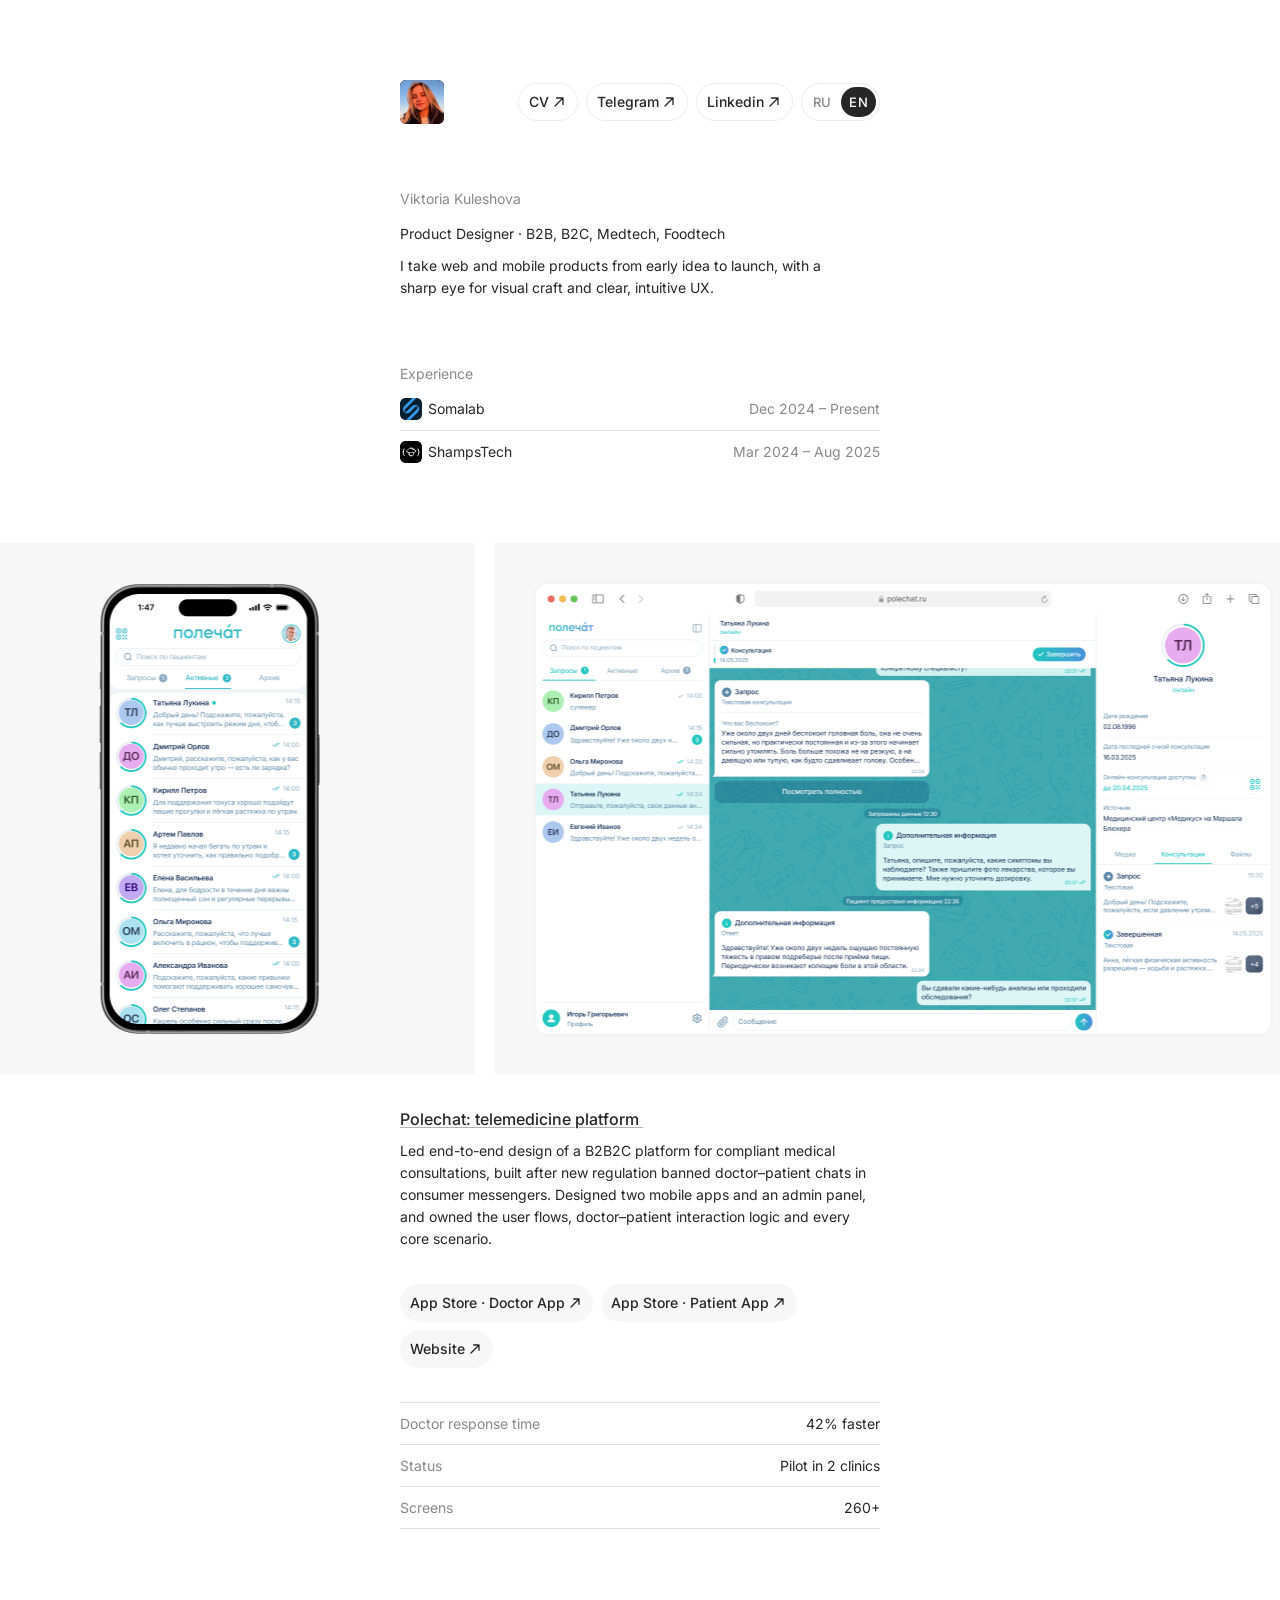
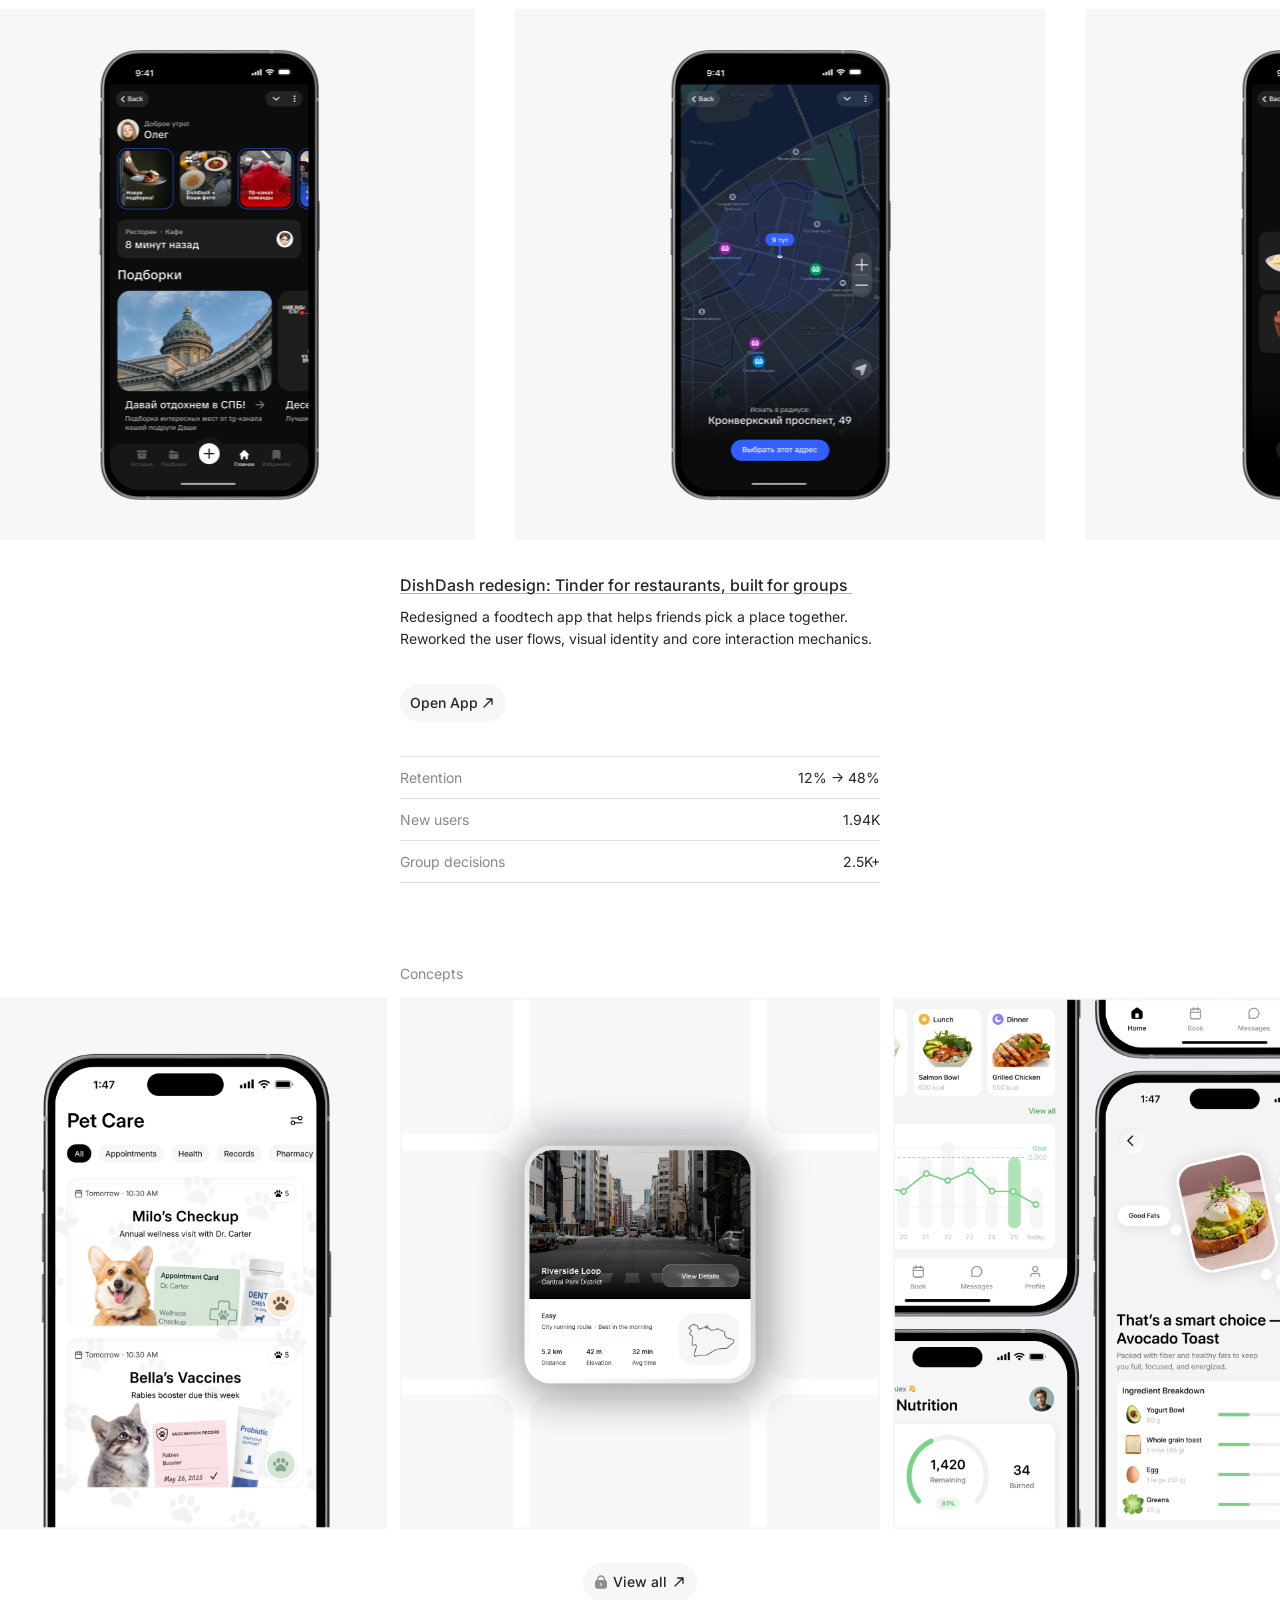
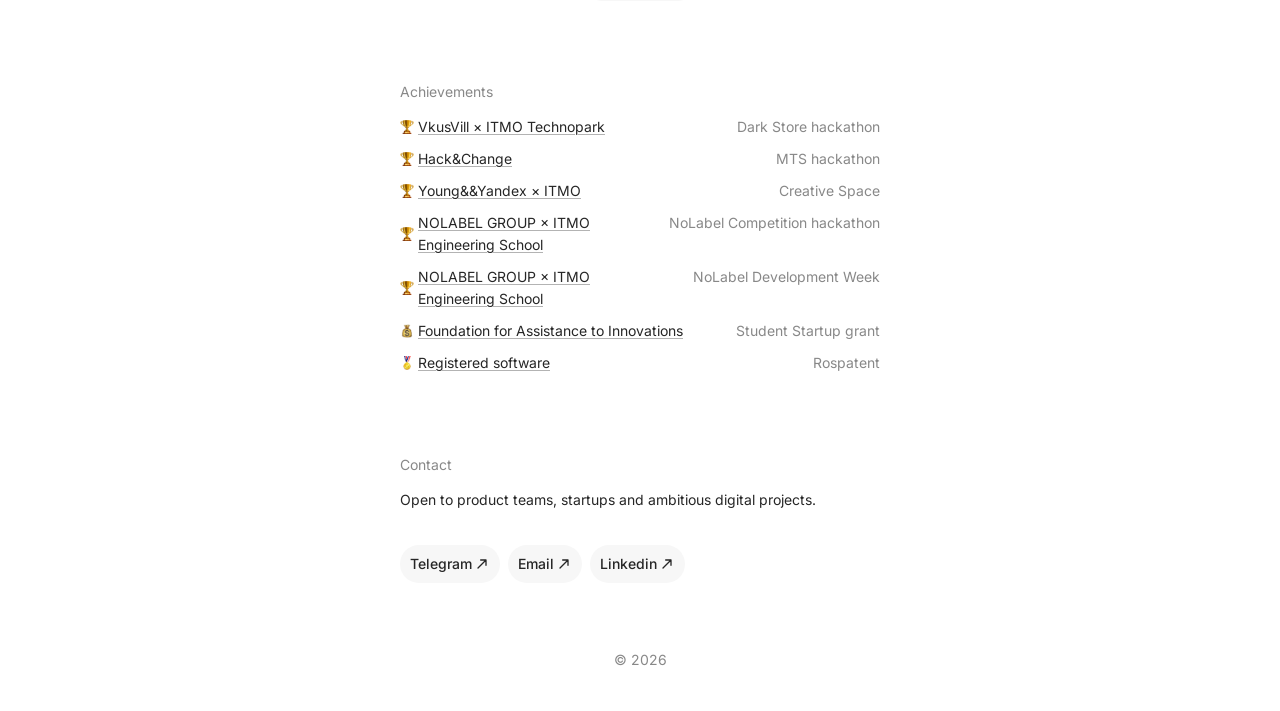
==== en/index.html @ f83ab614 "RU/EN versions" ====
<!DOCTYPE html>
<html lang="en">

<head>
  <link rel="icon" type="image/png" href="../assets/favicon.png">
  <meta charset="UTF-8">
  <meta name="viewport" content="width=device-width, initial-scale=1.0">
    <meta name="description" content="Product designer across B2B, B2C, medtech and foodtech. Case studies: Polechat telemedicine platform and DishDash redesign.">
    <link rel="canonical" href="https://viktoriakuleshova.ru/en/">
    <link rel="alternate" hreflang="ru" href="https://viktoriakuleshova.ru/ru/">
    <link rel="alternate" hreflang="en" href="https://viktoriakuleshova.ru/en/">
    <link rel="alternate" hreflang="x-default" href="https://viktoriakuleshova.ru/en/">
    <meta property="og:type" content="website">
    <meta property="og:title" content="Viktoria Kuleshova | Product Designer">
    <meta property="og:description" content="Product designer across B2B, B2C, medtech and foodtech. Case studies: Polechat telemedicine platform and DishDash redesign.">
    <meta property="og:url" content="https://viktoriakuleshova.ru/en/">
    <meta property="og:locale" content="en_US">
  <title>Viktoria Kuleshova | Product Designer</title>
  <link rel="preconnect" href="https://fonts.googleapis.com">
  <link rel="preconnect" href="https://fonts.gstatic.com" crossorigin>
  <link href="https://fonts.googleapis.com/css2?family=Inter:wght@400;500;600&display=swap" rel="stylesheet">
  <link rel="stylesheet" href="../style.css">
</head>

<body>
  <header class="sticky-menu" id="stickyMenu">
    <div class="sticky-menu__inner">

      <a href="#" class="sticky-menu__avatar" aria-label="Back to top">
        <img src="../assets/avatar.png" alt="">
      </a>

      <nav class="sticky-menu__nav">
        <a href="#experience" class="sticky-menu__link" data-section="experience">Experience</a>
        <a href="#projects" class="sticky-menu__link" data-section="projects">Projects</a>
        <!-- <a href="#articles" class="sticky-menu__link" data-section="articles">Articles</a> -->
        <a href="#concepts" class="sticky-menu__link" data-section="concepts">Concepts</a>
        <a href="#achievements" class="sticky-menu__link" data-section="achievements">Achievements</a>
        <a href="#contacts" class="sticky-menu__link" data-section="contacts">Contact</a>
      </nav>

      <div class="sticky-menu__actions">

      <div class="sticky-menu__buttons">
        <a class="pill" href="https://drive.google.com/file/d/1R_zsMH3JCLnp4a3p9cMIs7WMTwFgBNRx/view?usp=sharing"
          target="_blank">
          CV <img class="pill__icon" src="../assets/arrow-narrow-up-right.svg" alt="">
        </a>

        <a class="pill" href="https://t.me/vktorriaa" target="_blank">
          Telegram <img class="pill__icon" src="../assets/arrow-narrow-up-right.svg" alt="">
        </a>

        <a class="pill" href="https://www.linkedin.com/in/vika-kuleshova-b618aa413" target="_blank">
          Linkedin <img class="pill__icon" src="../assets/arrow-narrow-up-right.svg" alt="">
        </a>
      </div>

      <div class="lang-switch" role="group" aria-label="Language"><a class="lang-switch__item" href="../ru/" hreflang="ru" lang="ru" data-lang="ru">RU</a><a class="lang-switch__item is-active" href="../en/" hreflang="en" lang="en" data-lang="en" aria-current="page">EN</a></div>

      <button class="sticky-menu__burger" id="stickyBurger" aria-label="Open menu">
        <img src="../assets/menu-01.svg" alt="">
        <span></span>
        <span></span>
        <span></span>
      </button>

      </div>

      <nav class="sticky-menu__mobile" id="stickyMobileMenu">
        <a href="#experience">Experience</a>
        <a href="#projects">Projects</a>
        <!-- <a href="#articles">Articles</a> -->
        <a href="#concepts">Concepts</a>
        <a href="#achievements">Achievements</a>
        <a href="#contacts">Contact</a>
        <div class="mobile-menu__divider"></div>
        <a href="https://drive.google.com/file/d/1R_zsMH3JCLnp4a3p9cMIs7WMTwFgBNRx/view?usp=sharing" target="_blank" rel="noopener">CV <img src="../assets/arrow-narrow-up-right.svg" alt=""></a>
        <a href="https://t.me/vktorriaa" target="_blank" rel="noopener">Telegram <img src="../assets/arrow-narrow-up-right.svg" alt=""></a>
        <a href="https://www.linkedin.com/in/vika-kuleshova-b618aa413" target="_blank" rel="noopener">Linkedin <img src="../assets/arrow-narrow-up-right.svg" alt=""></a>
      </nav>

    </div>
  </header>


  <main class="page">

    <!-- ============ HERO (header + name + experience) ============ -->
    <section class="hero">

      <!-- Top row: avatar + social pills (desktop) / avatar + burger (mobile) -->
      <div class="hero__top">
        <div class="avatar">
          <img src="../assets/avatar.png" alt="Viktoria Kuleshova">
        </div>

        <!-- Desktop: pill navigation -->
        <div class="hero__actions">
        <nav class="pillnav">
          <a class="pill" href="https://drive.google.com/file/d/1R_zsMH3JCLnp4a3p9cMIs7WMTwFgBNRx/view?usp=sharing"
            target="_blank" rel="noopener">
            <span>CV</span>
            <svg class="pill__icon" viewBox="0 0 16 16" fill="none" xmlns="http://www.w3.org/2000/svg">
              <path d="M4 12L12 4M12 4H5.5M12 4V10.5" stroke="#262626" stroke-width="1.3" stroke-linecap="round"
                stroke-linejoin="round" />
            </svg>
          </a>
          <a class="pill" href="https://t.me/vktorriaa" target="_blank" rel="noopener">
            <span>Telegram</span>
            <svg class="pill__icon" viewBox="0 0 16 16" fill="none" xmlns="http://www.w3.org/2000/svg">
              <path d="M4 12L12 4M12 4H5.5M12 4V10.5" stroke="#262626" stroke-width="1.3" stroke-linecap="round"
                stroke-linejoin="round" />
            </svg>
          </a>
          <a class="pill" href="https://www.linkedin.com/in/vika-kuleshova-b618aa413" target="_blank" rel="noopener">
            <span>Linkedin</span>
            <svg class="pill__icon" viewBox="0 0 16 16" fill="none" xmlns="http://www.w3.org/2000/svg">
              <path d="M4 12L12 4M12 4H5.5M12 4V10.5" stroke="#262626" stroke-width="1.3" stroke-linecap="round"
                stroke-linejoin="round" />
            </svg>
          </a>
        </nav>

        <!-- Mobile: burger + dropdown -->
        <div class="lang-switch" role="group" aria-label="Language"><a class="lang-switch__item" href="../ru/" hreflang="ru" lang="ru" data-lang="ru">RU</a><a class="lang-switch__item is-active" href="../en/" hreflang="en" lang="en" data-lang="en" aria-current="page">EN</a></div>

        <div class="burger-wrap">
          <button class="burger" id="burgerBtn" aria-label="Open menu" aria-expanded="false">
            <img src="../assets/menu-01.svg" alt="">
          </button>

          <nav class="mobile-menu" id="mobileMenu">
            <a class="mobile-menu__link" href="#experience">Experience</a>
            <a class="mobile-menu__link" href="#projects">Projects</a>
            <a class="mobile-menu__link" href="#achievements">Achievements</a>
            <a class="mobile-menu__link" href="#contacts">Contact</a>
            <div class="mobile-menu__divider"></div>

            <a class="mobile-menu__link"
              href="https://drive.google.com/file/d/1R_zsMH3JCLnp4a3p9cMIs7WMTwFgBNRx/view?usp=sharing" target="_blank"
              rel="noopener">
              CV <img src="../assets/arrow-narrow-up-right.svg" alt="">
            </a>

            <a class="mobile-menu__link" href="https://t.me/vktorriaa" target="_blank" rel="noopener">
              Telegram <img src="../assets/arrow-narrow-up-right.svg" alt="">
            </a>

            <a class="mobile-menu__link" href="https://www.linkedin.com/in/vika-kuleshova-b618aa413" target="_blank"
              rel="noopener">
              Linkedin <img src="../assets/arrow-narrow-up-right.svg" alt="">
            </a>
          </nav>
        </div>
        </div>
      </div>

      <!-- Mobile only: social pills as a separate row under the intro -->
      <nav class="pillnav pillnav--mobile">
        <a class="pill" href="https://drive.google.com/file/d/1R_zsMH3JCLnp4a3p9cMIs7WMTwFgBNRx/view?usp=sharing"
          target="_blank" rel="noopener">
          <span>CV</span>
          <svg class="pill__icon" viewBox="0 0 16 16" fill="none" xmlns="http://www.w3.org/2000/svg">
            <path d="M4 12L12 4M12 4H5.5M12 4V10.5" stroke="#262626" stroke-width="1.3" stroke-linecap="round"
              stroke-linejoin="round" />
          </svg>
        </a>
        <a class="pill" href="https://t.me/vktorriaa" target="_blank" rel="noopener">
          <span>Telegram</span>
          <svg class="pill__icon" viewBox="0 0 16 16" fill="none" xmlns="http://www.w3.org/2000/svg">
            <path d="M4 12L12 4M12 4H5.5M12 4V10.5" stroke="#262626" stroke-width="1.3" stroke-linecap="round"
              stroke-linejoin="round" />
          </svg>
        </a>
        <a class="pill" href="https://www.linkedin.com/in/vika-kuleshova-b618aa413" target="_blank" rel="noopener">
          <span>Linkedin</span>
          <svg class="pill__icon" viewBox="0 0 16 16" fill="none" xmlns="http://www.w3.org/2000/svg">
            <path d="M4 12L12 4M12 4H5.5M12 4V10.5" stroke="#262626" stroke-width="1.3" stroke-linecap="round"
              stroke-linejoin="round" />
          </svg>
        </a>
      </nav>

      <!-- Name, role, intro -->
      <div class="hero__intro">
        <p class="label">Viktoria Kuleshova</p>
        <div class="hero__text">
          <p class="text">Product Designer · B2B, B2C, Medtech, Foodtech</p>
          <p class="text hero__desc">I take web and mobile products from early idea to launch, with a sharp eye for visual craft and clear, intuitive UX.</p>
        </div>
      </div>

      <!-- Experience -->
      <div class="experience" id="experience">
        <p class="label">Experience</p>
        <div class="experience__list">

          <a class="experience__row link-with-arrow" href="https://soma-lab.ru/" target="_blank" rel="noopener">
            <div class="experience__company">
              <span class="company-icon company-icon--somalab">
                <img src="../assets/somalab.png" alt="Somalab" width="22" height="22">
              </span>
              <span class="text company-link">
                Somalab
                <img class="hover-arrow" src="../assets/arrow-narrow-up-right.svg" alt="">
              </span>
            </div>
            <span class="text text--muted">Dec 2024 – Present</span>
          </a>

          <div class="divider"></div>

          <a class="experience__row link-with-arrow" href="https://shamps.dev/" target="_blank" rel="noopener">
            <div class="experience__company">
              <span class="company-icon company-icon--shamps">
                <img src="../assets/shampstech.png" alt="ShampsTech" width="22" height="22">
              </span>
              <span class="text company-link">
                ShampsTech
                <img class="hover-arrow" src="../assets/arrow-narrow-up-right.svg" alt="">
              </span>
            </div>
            <span class="text text--muted">Mar 2024 – Aug 2025</span>
          </a>

        </div>
      </div>

    </section>
    <!-- ============ /HERO ============ -->

    <section class="project" id="projects">

      <div class="project-slider" id="projectSlider" data-speed="0.6">
        <div class="project-slider__track">
          <img src="../assets/polechat/1.png" alt="">
          <img src="../assets/polechat/2.png" alt="">
          <img src="../assets/polechat/3.png" alt="">
          <img src="../assets/polechat/4.png" alt="">
          <img src="../assets/polechat/5.png" alt="">
          <img src="../assets/polechat/6.png" alt="">
          <img src="../assets/polechat/7.png" alt="">
          <img src="../assets/polechat/8.png" alt="">

          <img src="../assets/polechat/1.png" alt="">
          <img src="../assets/polechat/2.png" alt="">
          <img src="../assets/polechat/3.png" alt="">
          <img src="../assets/polechat/4.png" alt="">
          <img src="../assets/polechat/5.png" alt="">
          <img src="../assets/polechat/6.png" alt="">
          <img src="../assets/polechat/7.png" alt="">
          <img src="../assets/polechat/8.png" alt="">
        </div>
      </div>

      <div class="project-content">

        <div class="project-info">
          <a href="polechat.html" class="project-title link-with-arrow">
            <span class="link-text">Polechat: telemedicine platform</span>

            <img class="hover-arrow" src="../assets/arrow-narrow-up-right.svg" alt="">
          </a>

          <p class="project-description">
            Led end-to-end design of a B2B2C platform for compliant medical consultations, built after new regulation banned doctor–patient chats in consumer messengers. Designed two mobile apps and an admin panel, and owned the user flows, doctor–patient interaction logic and every core scenario.
          </p>
        </div>

        <div class="project-links">
          <a href="https://apps.apple.com/ru/app/полечат-про/id6754251276" class="project-link">
            <span>App Store · Doctor App</span>
            <img src="../assets/arrow-narrow-up-right.svg" alt="">
          </a>

          <a href="https://apps.apple.com/ru/app/полечат/id6754250701" class="project-link">
            <span>App Store · Patient App</span>
            <img src="../assets/arrow-narrow-up-right.svg" alt="">
          </a>

          <a href="https://xn--80ajrlew7a.xn--p1ai/" class="project-link">
            <span>Website</span>
            <img src="../assets/arrow-narrow-up-right.svg" alt="">
          </a>
        </div>

        <div class="project-stats">
          <div class="project-stat">
            <span>Doctor response time</span>
            <span>42% faster</span>
          </div>

          <div class="project-stat">
            <span>Status</span>
            <span>Pilot in 2 clinics</span>
          </div>

          <div class="project-stat">
            <span>Screens</span>
            <span>260+</span>
          </div>
        </div>

      </div>

    </section>

    <section class="project">

      <div class="project-slider project-slider--wide" id="dishdashSlider" data-speed="0.6">
        <div class="project-slider__track">
          <img src="../assets/dishdash/1_dishdash.png" alt="">
          <img src="../assets/dishdash/2_dishdash.png" alt="">
          <img src="../assets/dishdash/3_dishdash.png" alt="">
          <img src="../assets/dishdash/4_dishdash.png" alt="">
          <img src="../assets/dishdash/5_dishdash.png" alt="">

          <img src="../assets/dishdash/1_dishdash.png" alt="">
          <img src="../assets/dishdash/2_dishdash.png" alt="">
          <img src="../assets/dishdash/3_dishdash.png" alt="">
          <img src="../assets/dishdash/4_dishdash.png" alt="">
          <img src="../assets/dishdash/5_dishdash.png" alt="">
        </div>
      </div>

      <div class="project-content">

        <div class="project-info">
          <a href="dishdash.html" class="project-title link-with-arrow">
            <span class="link-text">DishDash redesign: Tinder for restaurants, built for groups</span>
            <img class="hover-arrow" src="../assets/arrow-narrow-up-right.svg" alt="">
          </a>

          <p class="project-description">
            Redesigned a foodtech app that helps friends pick a place together. Reworked the user flows, visual identity and core interaction mechanics.
          </p>
        </div>

        <div class="project-links">
          <a href="https://t.me/dishdash_bot" class="project-link">
            <span>Open App</span>
            <img src="../assets/arrow-narrow-up-right.svg" alt="">
          </a>
        </div>

        <div class="project-stats">
          <div class="project-stat">
            <span>Retention</span>
            <span>12% → 48%</span>
          </div>

          <div class="project-stat">
            <span>New users</span>
            <span>1.94K</span>
          </div>

          <div class="project-stat">
            <span>Group decisions</span>
            <span>2.5K+</span>
          </div>
        </div>

      </div>

    </section>

    <!-- <section class="articles" id="articles">

      <p class="articles-title">Articles</p>

      <div class="articles-list">

        <a href="article-dishdash-redesign.html" class="article-row link-with-arrow">
          <span class="article-name link-text">
            How we redesigned DishDash

            <img class="hover-arrow" src="../assets/arrow-narrow-up-right.svg" alt="">
          </span>

          <span class="article-date">04.06</span>
        </a>

        <a href="article-dishdash-redesign.html" class="article-row link-with-arrow">
          <span class="article-name link-text">
            What hackathons taught me as a product designer

            <img class="hover-arrow" src="../assets/arrow-narrow-up-right.svg" alt="">
          </span>

          <span class="article-date">12.05</span>
        </a>

      </div>

    </section> -->

    <section class="concepts" id="concepts">

      <div class="concepts-content">

        <p class="concepts-title">Concepts</p>

        <div class="concepts-gallery">
          <img src="../assets/concepts/concept1.png" alt="">
          <img src="../assets/concepts/concept2.png" alt="">
          <img src="../assets/concepts/concept3.png" alt="">
        </div>

      </div>

      <a href="#" class="concepts-button">
        <span class="concepts-button__text">
          <img src="../assets/lock-01.svg" alt="">
          <span>View all</span>
        </span>

        <img src="../assets/arrow-narrow-up-right.svg" alt="">
      </a>

    </section>

    <section class="achievements-block" id="achievements">

      <p class="achievements-title">Achievements</p>

      <div class="achievements-list">

        <a class="achievement-row link-with-arrow">
          <span class="achievement-name">
            <img src="../assets/win.png" alt="">
            <span class="link-text">
              VkusVill × ITMO Technopark
              <img class="hover-arrow" src="../assets/arrow-narrow-up-right.svg" alt="">
            </span>
          </span>
          <span class="achievement-desc">Dark Store hackathon</span>
        </a>

        <a class="achievement-row link-with-arrow">
          <span class="achievement-name">
            <img src="../assets/win.png" alt="">
            <span class="link-text">
              Hack&Change
              <img class="hover-arrow" src="../assets/arrow-narrow-up-right.svg" alt="">
            </span>
          </span>
          <span class="achievement-desc">MTS hackathon</span>
        </a>

        <a class="achievement-row link-with-arrow">
          <span class="achievement-name">
            <img src="../assets/win.png" alt="">
            <span class="link-text">
              Young&&Yandex × ITMO
              <img class="hover-arrow" src="../assets/arrow-narrow-up-right.svg" alt="">
            </span>
          </span>
          <span class="achievement-desc">Creative Space</span>
        </a>

        <a class="achievement-row link-with-arrow">
          <span class="achievement-name">
            <img src="../assets/win.png" alt="">
            <span class="link-text">
              NOLABEL GROUP × ITMO Engineering School
              <img class="hover-arrow" src="../assets/arrow-narrow-up-right.svg" alt="">
            </span>
          </span>
          <span class="achievement-desc">NoLabel Competition hackathon</span>
        </a>

        <a class="achievement-row link-with-arrow">
          <span class="achievement-name">
            <img src="../assets/win.png" alt="">
            <span class="link-text">
              NOLABEL GROUP × ITMO Engineering School
              <img class="hover-arrow" src="../assets/arrow-narrow-up-right.svg" alt="">
            </span>
          </span>
          <span class="achievement-desc">NoLabel Development Week</span>
        </a>

        <a class="achievement-row link-with-arrow">
          <span class="achievement-name">
            <img src="../assets/money.png" alt="">
            <span class="link-text">
              Foundation for Assistance to Innovations
              <img class="hover-arrow" src="../assets/arrow-narrow-up-right.svg" alt="">
            </span>
          </span>
          <span class="achievement-desc">Student Startup grant</span>
        </a>

        <a class="achievement-row link-with-arrow">
          <span class="achievement-name">
            <img src="../assets/medal.png" alt="">
            <span class="link-text">
              Registered software
              <img class="hover-arrow" src="../assets/arrow-narrow-up-right.svg" alt="">
            </span>
          </span>
          <span class="achievement-desc">Rospatent</span>
        </a>

      </div>

    </section>

    <section class="contacts-final" id="contacts">

      <div class="contacts-final__content">

        <div class="contacts-final__info">
          <p class="contacts-final__title">Contact</p>

          <p class="contacts-final__text">
            Open to product teams, startups and ambitious digital projects.
          </p>
        </div>

        <div class="contacts-final__links">
          <a href="https://t.me/vktorriaa" class="contacts-final__link">
            <span>Telegram</span>
            <img src="../assets/arrow-narrow-up-right.svg" alt="">
          </a>

          <a href="mailto:vktorriaaforwork@gmail.com" class="contacts-final__link">
            <span>Email</span>
            <img src="../assets/arrow-narrow-up-right.svg" alt="">
          </a>

          <a href="https://www.linkedin.com/in/vika-kuleshova-b618aa413" class="contacts-final__link">
            <span>Linkedin</span>
            <img src="../assets/arrow-narrow-up-right.svg" alt="">
          </a>
        </div>

      </div>

      <img class="contacts-final__collage" src="../assets/collage.png" alt="">

    </section>


  </main>

  <footer class="footer">
  <span>© 2026</span>
</footer>
  <script>
    const burgerBtn = document.getElementById('burgerBtn');
    const mobileMenu = document.getElementById('mobileMenu');

    burgerBtn.addEventListener('click', () => {
      const isOpen = mobileMenu.classList.toggle('is-open');
      burgerBtn.setAttribute('aria-expanded', isOpen ? 'true' : 'false');
    });

    document.addEventListener('click', (e) => {
      if (!e.target.closest('.burger-wrap')) {
        mobileMenu.classList.remove('is-open');
        burgerBtn.setAttribute('aria-expanded', 'false');
      }
    });

    mobileMenu.querySelectorAll('a').forEach(link => {
      link.addEventListener('click', () => {
        mobileMenu.classList.remove('is-open');
        burgerBtn.setAttribute('aria-expanded', 'false');
      });
    });
  </script>

  <script src="../js/slider.js"></script>
  <script src="../js/navigation.js"></script>

  <script src="../js/lang.js"></script>
</body>


</html>
---- style.css ----
/* ===================================================================
   ДИЗАЙН-ТОКЕНЫ
   Источник: CSS из Figma (Frame 2131331476) + визуальный анализ PDF
=================================================================== */

:root {
  /* Цвета */
  --color-bg: #FFFFFF;
  --color-text: #262626;
  --color-text-muted: rgba(38, 38, 38, 0.55);
  --color-border: rgba(0, 0, 0, 0.12);
  --color-border-pill: rgba(0, 0, 0, 0.08);

  /* Типографика */
  --font-main: 'Inter', sans-serif;
  --text-size: 14px;
  --text-line: 22px; /* 157% */

  /* Сетка / контейнер */
  --page-width: 1440px;
  --content-width: 480px;
  --content-width-mobile: 388px;

  /* Вертикальные отступы между блоками страницы (заданы по ТЗ) */
  --section-gap: 80px;
  --page-top-padding: 80px;
}

* {
  margin: 0;
  padding: 0;
  box-sizing: border-box;
}

html, body {
  background: var(--color-bg);
  color: var(--color-text);
  font-family: var(--font-main);
  font-size: var(--text-size);
  line-height: var(--text-line);
  font-weight: 400;
}

a {
  text-decoration: none;
  color: inherit;
}

/* ===================================================================
   LAYOUT
=================================================================== */

.page {
  max-width: var(--page-width);
  margin: 0 auto;
  padding-top: var(--page-top-padding);
}

/* Каждая секция страницы будет иметь нижний отступ = --section-gap,
   кроме последней. Так блоки будут идти с равным расстоянием. */
.page > section {
  margin-bottom: var(--section-gap);
}

.page > section:last-child {
  margin-bottom: 0;
}

/* Общий текстовый стиль из Figma: 14px / 22px / 400 */
.text {
  font-size: var(--text-size);
  line-height: var(--text-line);
  font-weight: 400;
  color: var(--color-text);
}

.text--muted {
  color: var(--color-text-muted);
}

/* "label" — приглушённые заголовки секций: Кулешова Виктория / Опыт */
.label {
  font-size: var(--text-size);
  line-height: var(--text-line);
  font-weight: 400;
  color: var(--color-text-muted);
}

/* ===================================================================
   HERO SECTION
=================================================================== */

.hero {
  display: flex;
  flex-direction: column;
  align-items: center;
  gap: 64px;
}

.projects,
.achievements,
.contacts {
  display: flex;
  flex-direction: column;
  align-items: center;
  gap: 13px;
  width: 100%;
}

.projects__grid {
  display: grid;
  grid-template-columns: 1fr 1fr;
  gap: 16px;
  width: var(--content-width);
}

.project-card {
  display: flex;
  flex-direction: column;
  gap: 16px;
  padding: 22px;
  border: 0.8px solid var(--color-border);
  border-radius: 18px;
  background: #FAFAFA;
}

.project-card--accent {
  background: #F3F3F3;
}

.project-card__eyebrow {
  margin-bottom: 6px;
  color: var(--color-text-muted);
}

.project-card__title {
  font-size: 18px;
  line-height: 26px;
  font-weight: 600;
  color: var(--color-text);
}

.project-card__desc {
  max-width: 100%;
}

.project-card__tags {
  display: flex;
  flex-wrap: wrap;
  gap: 8px;
}

.project-card__tags span {
  display: inline-flex;
  align-items: center;
  padding: 6px 10px;
  border-radius: 999px;
  background: #FFFFFF;
  border: 0.8px solid var(--color-border-pill);
  font-size: 12px;
  line-height: 18px;
  color: var(--color-text-muted);
}

.achievements__list {
  display: flex;
  flex-direction: column;
  gap: 10px;
  width: var(--content-width);
}

.achievement-item {
  padding: 12px 0;
  border-top: 0.8px solid var(--color-border);
}

.achievement-item:last-child {
  border-bottom: 0.8px solid var(--color-border);
}

.contacts__content {
  display: flex;
  flex-direction: column;
  align-items: flex-start;
  gap: 14px;
  width: var(--content-width);
}

.contact-link {
  font-size: 18px;
  line-height: 28px;
  font-weight: 600;
  color: var(--color-text);
}

.contacts__socials {
  display: flex;
  gap: 8px;
  flex-wrap: wrap;
}

/* ---- Верхняя строка: аватар + соц-кнопки ---- */

.hero__top {
  display: flex;
  flex-direction: row;
  justify-content: space-between;
  align-items: center;
  width: var(--content-width);
}

.avatar {
  width: 44px;
  height: 44px;
  border-radius: 6px;
  overflow: hidden;
  background: #000000;
  flex: none;
}

.avatar img {
  width: 100%;
  height: 100%;
  object-fit: cover;
  display: block;
}

.pillnav {
  display: flex;
  flex-direction: row;
  align-items: center;
  gap: 8px;
}

.pill {
  box-sizing: border-box;
  display: inline-flex;
  flex-direction: row;
  justify-content: center;
  align-items: center;
  padding: 8px 10px;
  gap: 2px;
  height: 38px;
  border: 0.8px solid var(--color-border-pill);
  border-radius: 100px;
  font-family: var(--font-main);
  font-weight: 500;
  font-size: var(--text-size);
  line-height: var(--text-line);
  color: var(--color-text);
  white-space: nowrap;
  transition: background 0.15s ease;
}

.pill:hover {
  background: #F7F7F7;
}

.pill__icon {
  width: 16px;
  height: 16px;
  flex: none;
}

/* ---- Имя / роль / описание ---- */

.hero__intro {
  display: flex;
  flex-direction: column;
  align-items: flex-start;
  gap: 13px;
  width: var(--content-width);
}

.hero__text {
  display: flex;
  flex-direction: column;
  gap: 10px;
}

.hero__desc {
  max-width: 450px;
}

/* ---- Опыт ---- */

.experience {
  display: flex;
  flex-direction: column;
  align-items: flex-start;
  gap: 13px;
  width: var(--content-width);
}

.experience__list {
  display: flex;
  flex-direction: column;
  align-items: stretch;
  gap: 10px;
  width: 100%;
}

.experience__row {
  display: flex;
  flex-direction: row;
  justify-content: space-between;
  align-items: center;
  gap: 10px;
  width: 100%;
}

.experience__company {
  display: flex;
  flex-direction: row;
  align-items: center;
  gap: 6px;
}

.company-icon {
  width: 22px;
  height: 22px;
  border-radius: 5px;
  display: flex;
  align-items: center;
  justify-content: center;
  flex: none;
  overflow: hidden;
}

.company-icon img {
  width: 100%;
  height: 100%;
  object-fit: cover;
  display: block;
}

.divider {
  width: 100%;
  height: 0;
  border-top: 0.8px solid var(--color-border);
}

/* ===================================================================
   БУРГЕР-МЕНЮ (видим только на мобильных)
=================================================================== */

.burger-wrap {
  position: relative;
  display: none; /* показываем только в мобильном медиа-запросе */
}

.burger {
  width: 38px;
  height: 38px;
  display: flex;
  align-items: center;
  justify-content: center;
  background: #FFFFFF;
  border: 0.8px solid var(--color-border-pill);
  border-radius: 8px;
  cursor: pointer;
  padding: 0;
  transition: background 0.15s ease;
}

.burger:hover {
  background: #F7F7F7;
}

.mobile-menu {
  position: absolute;
  top: calc(100% + 8px);
  right: 0;
  z-index: 20;
  display: none;
  flex-direction: column;
  min-width: 200px;
  background: #FFFFFF;
  border: 0.8px solid var(--color-border-pill);
  border-radius: 16px;
  padding: 8px;
  box-shadow: 0 8px 24px rgba(0, 0, 0, 0.08);
}

.mobile-menu.is-open {
  display: flex;
}

.mobile-menu__link {
  font-family: var(--font-main);
  font-size: var(--text-size);
  line-height: var(--text-line);
  font-weight: 400;
  color: var(--color-text);
  padding: 8px 10px;
  border-radius: 8px;
  white-space: nowrap;
}

.mobile-menu__link:hover {
  background: #F7F7F7;
}

.mobile-menu__divider {
  height: 0;
  border-top: 0.8px solid var(--color-border);
  margin: 6px 4px;
}

/* Мобильный ряд соц-кнопок под описанием — скрыт на десктопе */
.pillnav--mobile {
  display: none;
}

/* ===================================================================
   АДАПТИВ: МОБИЛЬНЫЕ ЭКРАНЫ
=================================================================== */

@media (max-width: 480px) {

  :root {
    --page-top-padding: 24px;
    --section-gap: 40px;
  }

  .page {
    padding-left: 20px;
    padding-right: 20px;
  }

  .hero {
    gap: 32px;
    align-items: stretch;
  }

  .hero__top,
  .hero__intro,
  .experience,
  .projects__grid,
  .achievements__list,
  .contacts__content {
    width: 100%;
    max-width: var(--content-width-mobile);
  }

  .hero__desc {
    max-width: 100%;
  }

  .projects__grid {
    grid-template-columns: 1fr;
  }

  .project-card {
    padding: 18px;
  }

  /* Скрываем desktop pill-навигацию, показываем бургер */
  .hero__top .pillnav {
    display: none;
  }

  .burger-wrap {
    display: block;
  }

  /* Показываем мобильный ряд соц-кнопок под описанием */
  .pillnav--mobile {
    display: flex;
    flex-wrap: wrap;
    width: 100%;
    max-width: var(--content-width-mobile);
  }

  /* На референсе порядок: хедер → имя/описание → CV/TG/Linkedin → Опыт */
  .hero__top { order: 0; }
  .hero__intro { order: 1; }
  .pillnav--mobile { order: 2; }
  .experience { order: 3; }

}

/* =====================================
   PROJECT
===================================== */

.project {
  display: flex;
  flex-direction: column;
  align-items: center;
  gap: 34px;
}

/* =====================================
   SLIDER
===================================== */

.project-slider {
  width: 100vw;
  overflow: hidden;
  cursor: grab;
  touch-action: pan-y;
}

.project-slider:active {
  cursor: grabbing;
}

.project-slider__track {
  display: flex;
  gap: 20px;
  width: max-content;
  will-change: transform;
}

.project-slider__track img {
  height: 531px;
  width: auto;
  display: block;
  flex-shrink: 0;
  object-fit: contain;
  pointer-events: auto;
  user-select: none;
}

.project-slider--wide .project-slider__track {
  gap: 40px;
}

/* =====================================
   CONTENT
===================================== */

.project-content {
  width: 480px;
  display: flex;
  flex-direction: column;
  gap: 34px;
}

.project-info {
  display: flex;
  flex-direction: column;
  gap: 10px;
}

.project-title {
  width: fit-content;

  font-family: 'Inter', sans-serif;
  font-size: 16px;
  line-height: 22px;
  font-weight: 500;

  color: #262626;

  text-decoration-line: underline;
  text-decoration-color: rgba(38, 38, 38, 0.35);
  text-decoration-thickness: 0.8px;
  text-underline-offset: 2px;
}

.project-description {
  font-family: 'Inter', sans-serif;
  font-size: 14px;
  line-height: 22px;
  font-weight: 400;

  color: #262626;
}

/* =====================================
   LINKS
===================================== */

.project-links {
  display: flex;
  align-items: center;
  gap: 8px;
  flex-wrap: wrap;
}

.project-link {
  display: inline-flex;
  align-items: center;
  justify-content: center;
  gap: 2px;

  height: 38px;
  padding: 8px 10px;

  background: #f7f7f7;
  border-radius: 100px;

  font-family: 'Inter', sans-serif;
  font-size: 14px;
  line-height: 22px;
  font-weight: 500;

  color: #262626;
  text-decoration: none;
  white-space: nowrap;
}

.project-link img {
  width: 16px;
  height: 16px;
  flex-shrink: 0;
  display: block;
}

/* =====================================
   STATS
===================================== */

.project-stats {
  width: 100%;
  border-top: 0.8px solid rgba(0, 0, 0, 0.12);
}

.project-stat {
  display: flex;
  justify-content: space-between;
  align-items: center;

  height: 42px;

  border-bottom: 0.8px solid rgba(0, 0, 0, 0.12);

  font-family: 'Inter', sans-serif;
  font-size: 14px;
  line-height: 22px;
  font-weight: 400;
}

.project-stat span:first-child {
  color: rgba(38, 38, 38, 0.55);
}

.project-stat span:last-child {
  color: #262626;
  text-align: right;
}

/* =====================================
   ADAPTIVE
===================================== */

@media (max-width: 768px) {
  .project-slider__track img {
    height: 420px;
  }
}

@media (max-width: 480px) {
  .project-slider__track {
    gap: 12px;
  }

  .project-slider__track img {
    height: 320px;
  }

}

/* =====================================
   ARTICLES
===================================== */

.articles {
  width: 480px;
  margin: 0 auto;

  display: flex;
  flex-direction: column;
  align-items: flex-start;
  gap: 13px;
}

.articles-title {
  width: 100%;

  font-family: 'Inter', sans-serif;
  font-size: 14px;
  line-height: 22px;
  font-weight: 400;

  color: rgba(38, 38, 38, 0.55);
}

.articles-list {
  width: 100%;

  display: flex;
  flex-direction: column;
  gap: 10px;
}

.article-row {
  width: 100%;

  display: flex;
  justify-content: space-between;
  align-items: flex-start;
  gap: 10px;

  font-family: 'Inter', sans-serif;
  font-size: 14px;
  line-height: 22px;
  font-weight: 400;

  text-decoration: none;
}

.article-name {
  color: #262626;

  text-decoration-line: underline;
  text-decoration-color: rgba(38, 38, 38, 0.35);
  text-decoration-thickness: 0.8px;
  text-underline-offset: 2px;
}

.article-date {
  flex-shrink: 0;
  color: rgba(38, 38, 38, 0.55);
}

/* mobile */


@media (max-width: 480px) {

  .article-row {
    gap: 16px;
  }
}

/* =====================================
   CONCEPTS
===================================== */

.concepts {
  width: 480px;
  margin: 0 auto;

  display: flex;
  flex-direction: column;
  align-items: center;
  gap: 34px;
}

.concepts-content {
  width: 100%;

  display: flex;
  flex-direction: column;
  gap: 13px;
}

.concepts-title {
  width: 100%;

  font-family: 'Inter', sans-serif;
  font-size: 14px;
  line-height: 22px;
  font-weight: 400;

  color: rgba(38, 38, 38, 0.55);
}

.concepts-gallery {
  width: 100vw;
  margin-left: calc((480px - 100vw) / 2);

  display: flex;
  justify-content: center;
  align-items: flex-start;
  gap: 13px;

  overflow: hidden;
}

.concepts-gallery img {
  height: 531px;
  width: auto;

  display: block;
  flex-shrink: 0;

  object-fit: contain;

  background: #f7f7f7;
  border: 0.8px solid #f6f6f6;
}

.concepts-button {
  display: inline-flex;
  justify-content: center;
  align-items: center;
  gap: 4px;

  height: 38px;
  padding: 8px 10px;

  background: #f7f7f7;
  border-radius: 100px;

  font-family: 'Inter', sans-serif;
  font-size: 14px;
  line-height: 22px;
  font-weight: 500;

  color: #262626;
  text-decoration: none;
}

.concepts-button__text {
  display: inline-flex;
  align-items: center;
  gap: 4px;
}

.concepts-button img {
  width: 16px;
  height: 16px;
  display: block;
  flex-shrink: 0;
}

/* mobile */

@media (max-width: 768px) {
 
  .concepts-gallery {
    justify-content: flex-start;
    overflow-x: auto;
    scrollbar-width: none;
  }

  .concepts-gallery::-webkit-scrollbar {
    display: none;
  }

  .concepts-gallery img {
    height: 420px;
  }
}

@media (max-width: 480px) {

  .concepts-gallery img {
    height: 320px;
  }
}

/* =====================================
   ACHIEVEMENTS BLOCK
===================================== */

.achievements-block {
  width: 480px;
  margin: 0 auto;

  display: flex;
  flex-direction: column;
  align-items: flex-start;
  gap: 13px;
}

.achievements-title {
  width: 100%;

  font-family: 'Inter', sans-serif;
  font-size: 14px;
  line-height: 22px;
  font-weight: 400;

  color: rgba(38, 38, 38, 0.55);
}

.achievements-list {
  width: 100%;

  display: flex;
  flex-direction: column;
  gap: 10px;
}

.achievement-row {
  width: 100%;

  display: flex;
  justify-content: space-between;
  align-items: flex-start;
  gap: 10px;

  font-family: 'Inter', sans-serif;
  font-size: 14px;
  line-height: 22px;
  font-weight: 400;

  text-decoration: none;
}

.achievement-name {
  color: #262626;

  text-decoration-line: underline;
  text-decoration-color: rgba(38, 38, 38, 0.35);
  text-decoration-thickness: 0.8px;
  text-underline-offset: 2px;
}

.achievement-desc {
  flex-shrink: 0;
  color: rgba(38, 38, 38, 0.55);
  text-align: right;
}

/* mobile */


@media (max-width: 480px) {
  
  .achievement-row {
    gap: 16px;
  }

  .achievement-desc {
    max-width: 150px;
  }
}

.achievement-name {
  display: inline-flex;
  align-items: center;
  gap: 4px;

  color: #262626;
  text-decoration: none;
}

.achievement-name img {
  width: 14px;
  height: 14px;
  object-fit: contain;
  flex-shrink: 0;
}

.achievement-name span {
  text-decoration-line: underline;
  text-decoration-color: rgba(38, 38, 38, 0.35);
  text-decoration-thickness: 0.8px;
  text-underline-offset: 2px;
}

/* =====================================
   CONTACTS FINAL
===================================== */

.contacts-final {
  width: 100%;
  display: flex;
  flex-direction: column;
  align-items: center;
  gap: 34px;
  overflow: hidden;
}

.contacts-final__content {
  width: 480px;
  display: flex;
  flex-direction: column;
  align-items: flex-start;
  gap: 34px;
}

.contacts-final__info {
  width: 100%;
  display: flex;
  flex-direction: column;
  gap: 13px;
}

.contacts-final__title {
  width: 100%;

  font-family: 'Inter', sans-serif;
  font-size: 14px;
  line-height: 22px;
  font-weight: 400;

  color: rgba(38, 38, 38, 0.55);
}

.contacts-final__text {
  width: 450px;

  font-family: 'Inter', sans-serif;
  font-size: 14px;
  line-height: 22px;
  font-weight: 400;

  color: #262626;
}

.contacts-final__links {
  display: flex;
  align-items: center;
  gap: 8px;
  flex-wrap: wrap;
}

.contacts-final__link {
  display: inline-flex;
  justify-content: center;
  align-items: center;
  gap: 2px;

  height: 38px;
  padding: 8px 10px;

  background: #f7f7f7;
  border-radius: 100px;

  font-family: 'Inter', sans-serif;
  font-size: 14px;
  line-height: 22px;
  font-weight: 500;

  color: #262626;
  text-decoration: none;
}

.contacts-final__link img {
  width: 16px;
  height: 16px;
  display: block;
  flex-shrink: 0;
}

.contacts-final__collage {
  width: 1155px;
  max-width: none;
  height: auto;
  display: block;
}

/* mobile */

@media (max-width: 768px) {
  
  .contacts-final__text {
    width: 100%;
  }

  .contacts-final__collage {
    width: 900px;
  }
}

@media (max-width: 480px) {
  
  .contacts-final__collage {
    width: 100vw;
    max-width: none;
    height: auto;
    margin-left: calc((100% - 100vw) / 2);
  }
}

/* =====================================
   FOOTER
===================================== */

.footer {
  width: 100%;
  padding: 32px 0 40px;

  display: flex;
  justify-content: center;
  align-items: center;
}

.footer span {
  font-family: 'Inter', sans-serif;
  font-size: 14px;
  line-height: 22px;
  font-weight: 400;

  color: rgba(38, 38, 38, 0.55);
}

/* =====================================
   MICRO INTERACTIONS
===================================== */

/* Текстовые ссылки со SVG-стрелкой */

.link-with-arrow {
  cursor: pointer;
}

.link-text {
  display: inline-flex;
  align-items: center;
  gap: 2px;

  text-decoration-line: underline;
  text-decoration-color: rgba(38, 38, 38, 0.35);
  text-decoration-thickness: 0.8px;
  text-underline-offset: 2px;

  transition:
    color 0.2s ease,
    text-decoration-color 0.2s ease;
}

.hover-arrow {
  width: 14px;
  height: 14px;
  flex-shrink: 0;

  opacity: 0;
  transform: translate(-4px, 2px);

  transition:
    opacity 0.2s ease,
    transform 0.2s ease;
}

.link-with-arrow:hover .link-text {
  text-decoration-color: #262626;
}

.link-with-arrow:hover .hover-arrow {
  opacity: 1;
  transform: translate(0, 0);
}

.company-link {
  display: inline-flex;
  align-items: center;
  gap: 2px;

  text-decoration: none !important;
}

.article-name {
  text-decoration-line: underline;
  text-decoration-color: rgba(38,38,38,.35);
  text-decoration-thickness: 0.8px;
  text-underline-offset: 2px;
}

.achievement-name .link-text {
  text-decoration-line: underline;
  text-decoration-color: rgba(38,38,38,.35);
  text-decoration-thickness: 0.8px;
  text-underline-offset: 2px;
}

/* Pill-кнопки */

.pill,
.project-link,
.contacts-final__link {
  transition:
    background 0.2s ease,
    transform 0.2s ease;
}

.pill:hover,
.project-link:hover,
.contacts-final__link:hover {
  background: #eeeeee;
  transform: translateY(-1px);
}

/* Заблокированная кнопка концептов */

.concepts-button {
  cursor: not-allowed;

  transition:
    background 0.2s ease,
    transform 0.2s ease;
}

.concepts-button:hover {
  background: #eeeeee;
  transform: translateY(-1px);
}

.concepts-button__text img {
  transition: transform 0.2s ease;
}

.concepts-button:hover .concepts-button__text img {
  transform: rotate(-8deg) scale(1.05);
}

.project-slider__track img,
.concepts-gallery img {
  transition: transform 0.35s ease;
}

.project-slider__track img:hover,
.concepts-gallery img:hover {
  transform: scale(1.025);
}

/* =====================================
   STICKY MENU
===================================== */

.sticky-menu {
  position: fixed;
  top: 0;
  left: 0;
  z-index: 100;

  width: 100%;
  height: 64px;

   background: rgba(255, 255, 255, 0.68);
  backdrop-filter: blur(20px);
  -webkit-backdrop-filter: blur(20px);
  border-bottom: 0.8px solid rgba(0, 0, 0, 0.06);

  opacity: 0;
  pointer-events: none;
  transform: translateY(-12px);

  transition:
    opacity 0.25s ease,
    transform 0.25s ease;
}

.sticky-menu.is-visible {
  opacity: 1;
  pointer-events: auto;
  transform: translateY(0);
}

.sticky-menu__inner {
  width: 1200px;
  height: 44px;
  margin: 10px auto 0;

  display: flex;
  align-items: center;
  justify-content: space-between;
  gap: 34px;
}

.sticky-menu__nav {
  display: flex;
  align-items: center;
  gap: 32px;
}

.sticky-menu__link {
  position: relative;

  display: inline-flex;
  align-items: center;
  gap: 4px;

  font-size: 14px;
  line-height: 22px;
  font-weight: 400;

  color: rgba(38, 38, 38, 0.55);

  transition: color 0.2s ease;
}

.sticky-menu__link::before {
  content: "";

  width: 4px;
  height: 4px;

  border-radius: 50%;
  background: #262626;

  opacity: 0;
  transform: scale(0.4);

  transition:
    opacity 0.2s ease,
    transform 0.2s ease;
}

.sticky-menu__link.is-active {
  color: #262626;
}

.sticky-menu__link.is-active::before {
  opacity: 1;
  transform: scale(1);
}

.sticky-menu__link:hover {
  color: #262626;
}

.sticky-menu__buttons {
  display: flex;
  align-items: center;
  gap: 8px;
}

.sticky-menu__burger,
.sticky-menu__mobile {
  display: none;
}

/* mobile */

@media (max-width: 768px) {
  .sticky-menu {
    height: 60px;

    background: rgba(255, 255, 255, 0.72);
    backdrop-filter: blur(16px);
    -webkit-backdrop-filter: blur(16px);
  }

  .sticky-menu__inner {
    width: calc(100% - 42px);
    height: 44px;
    margin: 8px auto 0;

    display: flex;
    align-items: center;
    justify-content: space-between;
  }

  .sticky-menu__avatar {
    display: block;
    width: 44px;
    height: 44px;
    border-radius: 6px;
    overflow: hidden;
    background: #000;
    flex-shrink: 0;
  }

  .sticky-menu__avatar img {
    width: 100%;
    height: 100%;
    object-fit: cover;
    display: block;
  }

  .sticky-menu__nav,
  .sticky-menu__buttons {
    display: none;
  }

  .sticky-menu__burger {
    display: flex;
    align-items: center;
    justify-content: center;

    width: 44px;
    height: 40px;

    padding: 8px 10px;
    border: none;
    border-radius: 100px;
    background: transparent;

    cursor: pointer;
  }

  .sticky-menu__burger span {
    display: block;
    width: 24px;
    height: 1px;

    background: rgba(38, 38, 38, 0.55);
    border-radius: 10px;
  }

  .sticky-menu__burger span + span {
    margin-top: 6px;
  }
}

section[id] {
  scroll-margin-top: 100px;
}

.sticky-menu__avatar {
  width: 44px;
  height: 44px;
  border-radius: 6px;
  overflow: hidden;
  background: #000;
  flex-shrink: 0;
}

.sticky-menu__avatar img {
  width: 100%;
  height: 100%;
  object-fit: cover;
  display: block;
}

.burger img,
.sticky-menu__burger img {
  width: 24px;
  height: 24px;
  display: block;
}

.burger,
.sticky-menu__burger {
  border: none;
  background: transparent;
}

/* =====================================
   CLEAN CASE SPACING SYSTEM
===================================== */

:root {
  --case-gap: 64px;
  --case-gap-mobile: 40px;
  --case-inner-gap: 10px;
}

/* сброс старых отступов */

.case-hero,
.case-text-block,
.case-section,
.case-content,
.case-image,
.case-image--small,
.case-gallery,
.case-web-image {
  margin-top: 0;
  margin-bottom: 0;
}

.case-content {
  margin-left: auto;
  margin-right: auto;
}

.case-section {
  display: flex;
  flex-direction: column;
  gap: var(--case-gap);
}

.case-text-block {
  display: flex;
  flex-direction: column;
  gap: var(--case-gap);
}

.case-text-block .case-section {
  gap: var(--case-inner-gap);
}

.case-content {
  display: flex;
  flex-direction: column;
  gap: var(--case-inner-gap);
}

.case-content h2,
.case-content h3,
.case-content p {
  margin: 0;
}

/* главный отступ между ВСЕМИ секциями */

.case-page > section + section {
  margin-top: var(--case-gap);
}

.case-header {
  margin-bottom: var(--case-gap);
}

.case-footer {
  margin-top: var(--case-gap);
}

/* mobile */

@media (max-width: 768px) {
  .case-page > section + section {
    margin-top: var(--case-gap-mobile);
  }

  .case-header {
    margin-bottom: var(--case-gap-mobile);
  }

  .case-section {
    gap: var(--case-gap-mobile);
  }

  .case-text-block {
    gap: var(--case-gap-mobile);
  }

  .case-text-block .case-section {
    gap: var(--case-inner-gap);
  }

  .case-content {
    margin-left: 0;
    margin-right: 0;
  }

  .case-footer {
    margin-top: var(--case-gap-mobile);
  }
}

html,
body {
  width: 100%;
  overflow-x: hidden;
}

* {
  box-sizing: border-box;
}

@media (max-width: 768px) {
  .page,
  .hero,
  .experience,
  .project-content,
  .articles,
  .achievements-block,
  .contacts-final__content {
    width: 100%;
    max-width: 100%;
  }

  .achievements-row,
  .achievement-item {
    width: 100%;
    max-width: 100%;
    grid-template-columns: 1fr;
  }

  .achievement-name,
  .achievement-desc {
    width: 100%;
    max-width: 100%;
  }

  .project-slider,
  .concepts-gallery {
    width: 100vw;
    max-width: 100vw;
    margin-left: -20px;
  }

  .contacts-final__collage {
    width: 100%;
    max-width: 100%;
  }
}

/* =====================================
   FINAL MOBILE WIDTH FIX
===================================== */

html,
body {
  width: 100%;
  overflow-x: hidden;
}

* {
  box-sizing: border-box;
}

@media (max-width: 768px) {
  .page {
    width: 100%;
    padding-left: 20px;
    padding-right: 20px;
    overflow-x: hidden;
  }

  .hero,
  .hero__top,
  .hero__intro,
  .experience,
  .project-content,
  .articles,
  .achievements-block,
  .contacts-final__content {
    width: 100%;
    max-width: 100%;
    margin-left: 0;
    margin-right: 0;
  }

  .project-content p,
  .project-content h2,
  .articles,
  .contacts-final__text {
    width: 100%;
    max-width: 100%;
  }

  .project-slider,
  .concepts-gallery {
    width: 100vw;
    margin-left: -20px;
    margin-right: -20px;
  }

  .achievements-list,
  .achievement-item,
  .achievements-row {
    width: 100%;
    max-width: 100%;
  }

  .achievement-item,
  .achievements-row {
    display: grid;
    grid-template-columns: 1fr;
    gap: 4px;
  }

  .achievement-name,
  .achievement-name span,
  .achievement-desc {
    width: 100%;
    max-width: 100%;
  }

  .contacts-final__collage {
    width: 100%;
    max-width: 100%;
  }
}

/* =====================================
   FINAL RESPONSIVE FIX
===================================== */

@media (max-width: 1024px) {
  .page {
    width: 100%;
    padding-left: 20px;
    padding-right: 20px;
    overflow-x: hidden;
  }

  .hero,
  .hero__top,
  .hero__intro,
  .experience,
  .project-content,
  .articles,
  .concepts,
  .achievements-block,
  .contacts-final__content {
    width: 100%;
    max-width: 100%;
  }

  .project-slider,
  .concepts-gallery {
    width: 100vw;
    max-width: 100vw;
    margin-left: -20px;
    margin-right: -20px;
  }

  .project-slider__track img,
  .concepts-gallery img {
    width: auto;
    max-width: none;
  }

  .concepts-button {
    margin-left: auto;
    margin-right: auto;
  }

  .achievement-row {
    display: flex;
    align-items: flex-start;
    justify-content: flex-start;
    gap: 6px;
  }

  .achievement-desc {
    display: none;
  }

  .achievement-name,
  .achievement-name span,
  .achievement-name .link-text {
    width: auto;
    max-width: 100%;
  }

  .contacts-final__collage {
    width: 100%;
    max-width: 100%;
  }
}

.mobile-menu__link {
  display: flex;
  align-items: center;
  gap: 4px;
}

.mobile-menu__link img {
  width: 16px;
  height: 16px;
}

@media (max-width: 1024px) {
  .sticky-menu__mobile {
    position: absolute;
    top: 56px;
    right: 20px;

    width: 250px;
    padding: 14px;

    display: none;
    flex-direction: column;
    gap: 2px;

    background: #ffffff;
    border: 0.8px solid rgba(0, 0, 0, 0.06);
    border-radius: 16px;
    box-shadow: 0 12px 40px rgba(0, 0, 0, 0.10);
  }

  .sticky-menu__mobile.is-open {
    display: flex;
  }

  .sticky-menu__mobile a {
    padding: 8px 10px;
    border-radius: 10px;

    font-size: 14px;
    line-height: 22px;
    color: #262626;
    text-decoration: none;
  }

  .sticky-menu__mobile a:hover {
    background: #f7f7f7;
  }
}
/* =====================================
   LANGUAGE SWITCH (RU / EN)
===================================== */

.hero__actions,
.sticky-menu__actions,
.case-header__actions,
.case-sticky-menu__actions {
  display: flex;
  align-items: center;
  gap: 8px;
}

.lang-switch {
  display: inline-flex;
  align-items: center;
  flex: none;
  height: 38px;
  padding: 3px;
  gap: 2px;
  border: 0.8px solid var(--color-border-pill);
  border-radius: 100px;
  background: #FFFFFF;
}

.lang-switch__item {
  display: inline-flex;
  align-items: center;
  justify-content: center;
  min-width: 34px;
  height: 30px;
  padding: 0 8px;
  border-radius: 100px;
  font-family: var(--font-main);
  font-size: 13px;
  line-height: 1;
  font-weight: 500;
  letter-spacing: 0.02em;
  color: var(--color-text-muted);
  transition: background 0.15s ease, color 0.15s ease;
}

.lang-switch__item:hover {
  color: var(--color-text);
}

.lang-switch__item.is-active {
  background: var(--color-text);
  color: #FFFFFF;
  cursor: default;
}

.lang-switch__item:focus-visible {
  outline: 2px solid var(--color-text);
  outline-offset: 2px;
}

/* case header: keep the name on one line next to the switch */
.case-header {
  gap: 16px;
}

.case-header__name {
  white-space: nowrap;
}

/* sticky mobile menu: external links with arrow */
.sticky-menu__mobile a {
  display: flex;
  align-items: center;
  gap: 4px;
}

.sticky-menu__mobile a img {
  width: 16px;
  height: 16px;
}

.sticky-menu__mobile .mobile-menu__divider {
  margin: 6px 4px;
}

/* =====================================
   TABLET 769–1024: sticky menu fits the screen
===================================== */

@media (max-width: 1024px) {
  .sticky-menu__inner {
    width: auto;
    margin: 10px 24px 0;
  }

  .sticky-menu__nav,
  .sticky-menu__buttons {
    display: none;
  }

  .sticky-menu__burger {
    display: flex;
    align-items: center;
    justify-content: center;
    width: 44px;
    height: 40px;
    padding: 8px 10px;
    border: none;
    border-radius: 100px;
    background: transparent;
    cursor: pointer;
  }
}
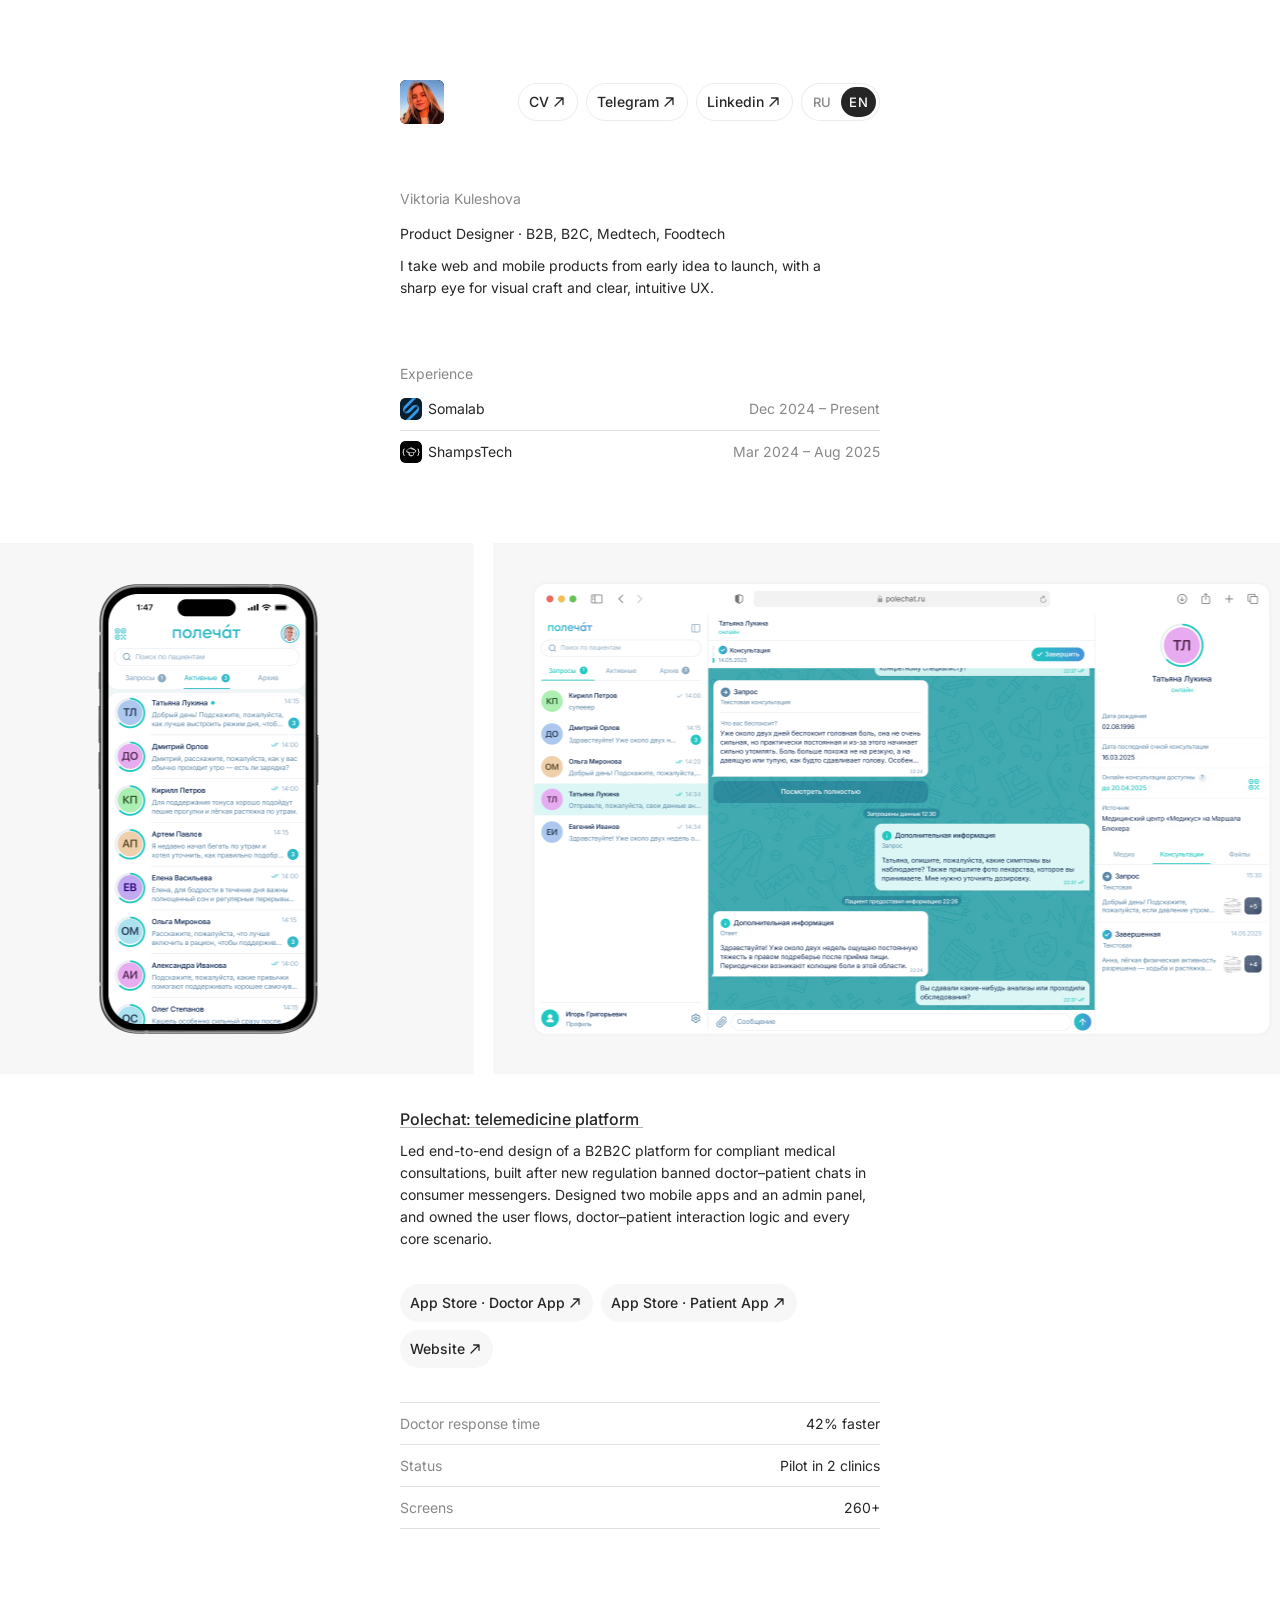
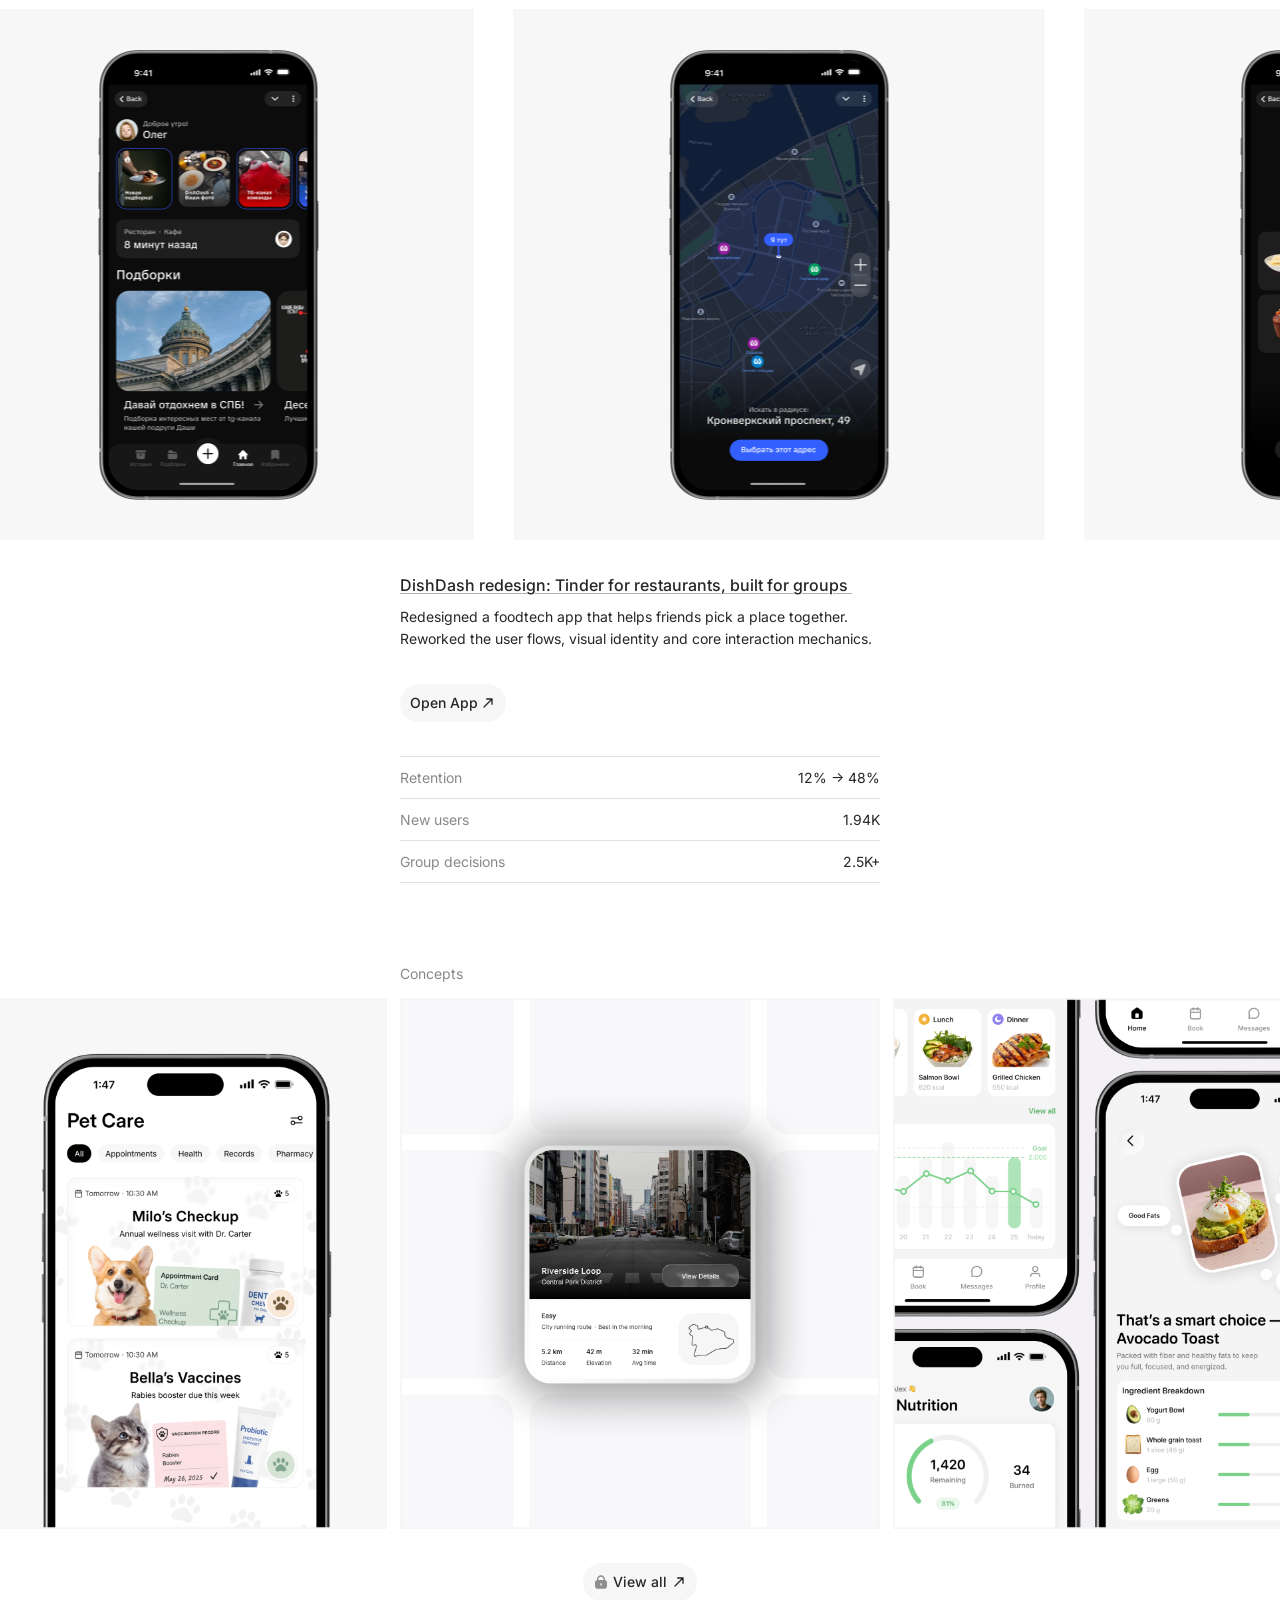
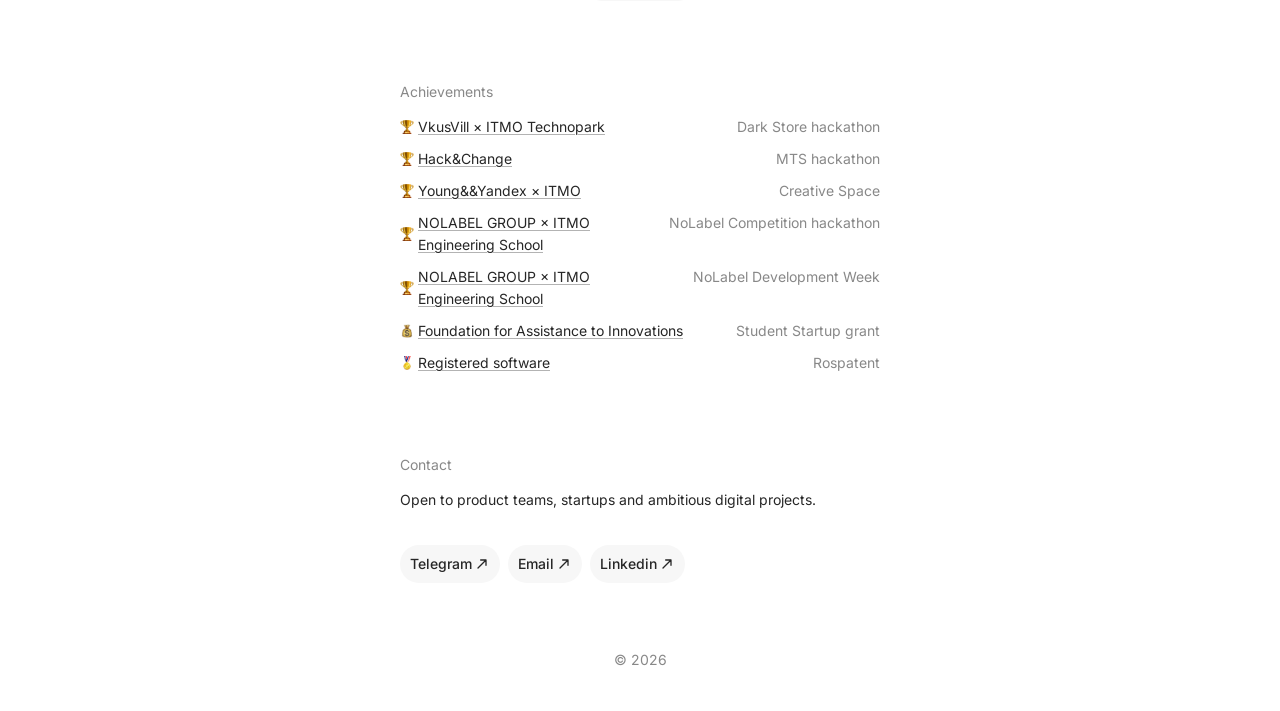
==== commit 74c9db6f: "update domen" ====
--- a/en/index.html
+++ b/en/index.html
@@ -7,9 +7,9 @@
   <meta name="viewport" content="width=device-width, initial-scale=1.0">
     <meta name="description" content="Product designer across B2B, B2C, medtech and foodtech. Case studies: Polechat telemedicine platform and DishDash redesign.">
     <link rel="canonical" href="https://viktoriakuleshova.ru/en/">
-    <link rel="alternate" hreflang="ru" href="https://viktoriakuleshova.ru/ru/">
+    <link rel="alternate" hreflang="ru" href="https://viktoriakuleshova.ru/">
     <link rel="alternate" hreflang="en" href="https://viktoriakuleshova.ru/en/">
-    <link rel="alternate" hreflang="x-default" href="https://viktoriakuleshova.ru/en/">
+    <link rel="alternate" hreflang="x-default" href="https://viktoriakuleshova.ru/">
     <meta property="og:type" content="website">
     <meta property="og:title" content="Viktoria Kuleshova | Product Designer">
     <meta property="og:description" content="Product designer across B2B, B2C, medtech and foodtech. Case studies: Polechat telemedicine platform and DishDash redesign.">
@@ -56,7 +56,7 @@
         </a>
       </div>
 
-      <div class="lang-switch" role="group" aria-label="Language"><a class="lang-switch__item" href="../ru/" hreflang="ru" lang="ru" data-lang="ru">RU</a><a class="lang-switch__item is-active" href="../en/" hreflang="en" lang="en" data-lang="en" aria-current="page">EN</a></div>
+      <div class="lang-switch" role="group" aria-label="Language"><a class="lang-switch__item" href="../" hreflang="ru" lang="ru" data-lang="ru">RU</a><a class="lang-switch__item is-active" href="./" hreflang="en" lang="en" data-lang="en" aria-current="page">EN</a></div>
 
       <button class="sticky-menu__burger" id="stickyBurger" aria-label="Open menu">
         <img src="../assets/menu-01.svg" alt="">
@@ -123,7 +123,7 @@
         </nav>
 
         <!-- Mobile: burger + dropdown -->
-        <div class="lang-switch" role="group" aria-label="Language"><a class="lang-switch__item" href="../ru/" hreflang="ru" lang="ru" data-lang="ru">RU</a><a class="lang-switch__item is-active" href="../en/" hreflang="en" lang="en" data-lang="en" aria-current="page">EN</a></div>
+        <div class="lang-switch" role="group" aria-label="Language"><a class="lang-switch__item" href="../" hreflang="ru" lang="ru" data-lang="ru">RU</a><a class="lang-switch__item is-active" href="./" hreflang="en" lang="en" data-lang="en" aria-current="page">EN</a></div>
 
         <div class="burger-wrap">
           <button class="burger" id="burgerBtn" aria-label="Open menu" aria-expanded="false">
